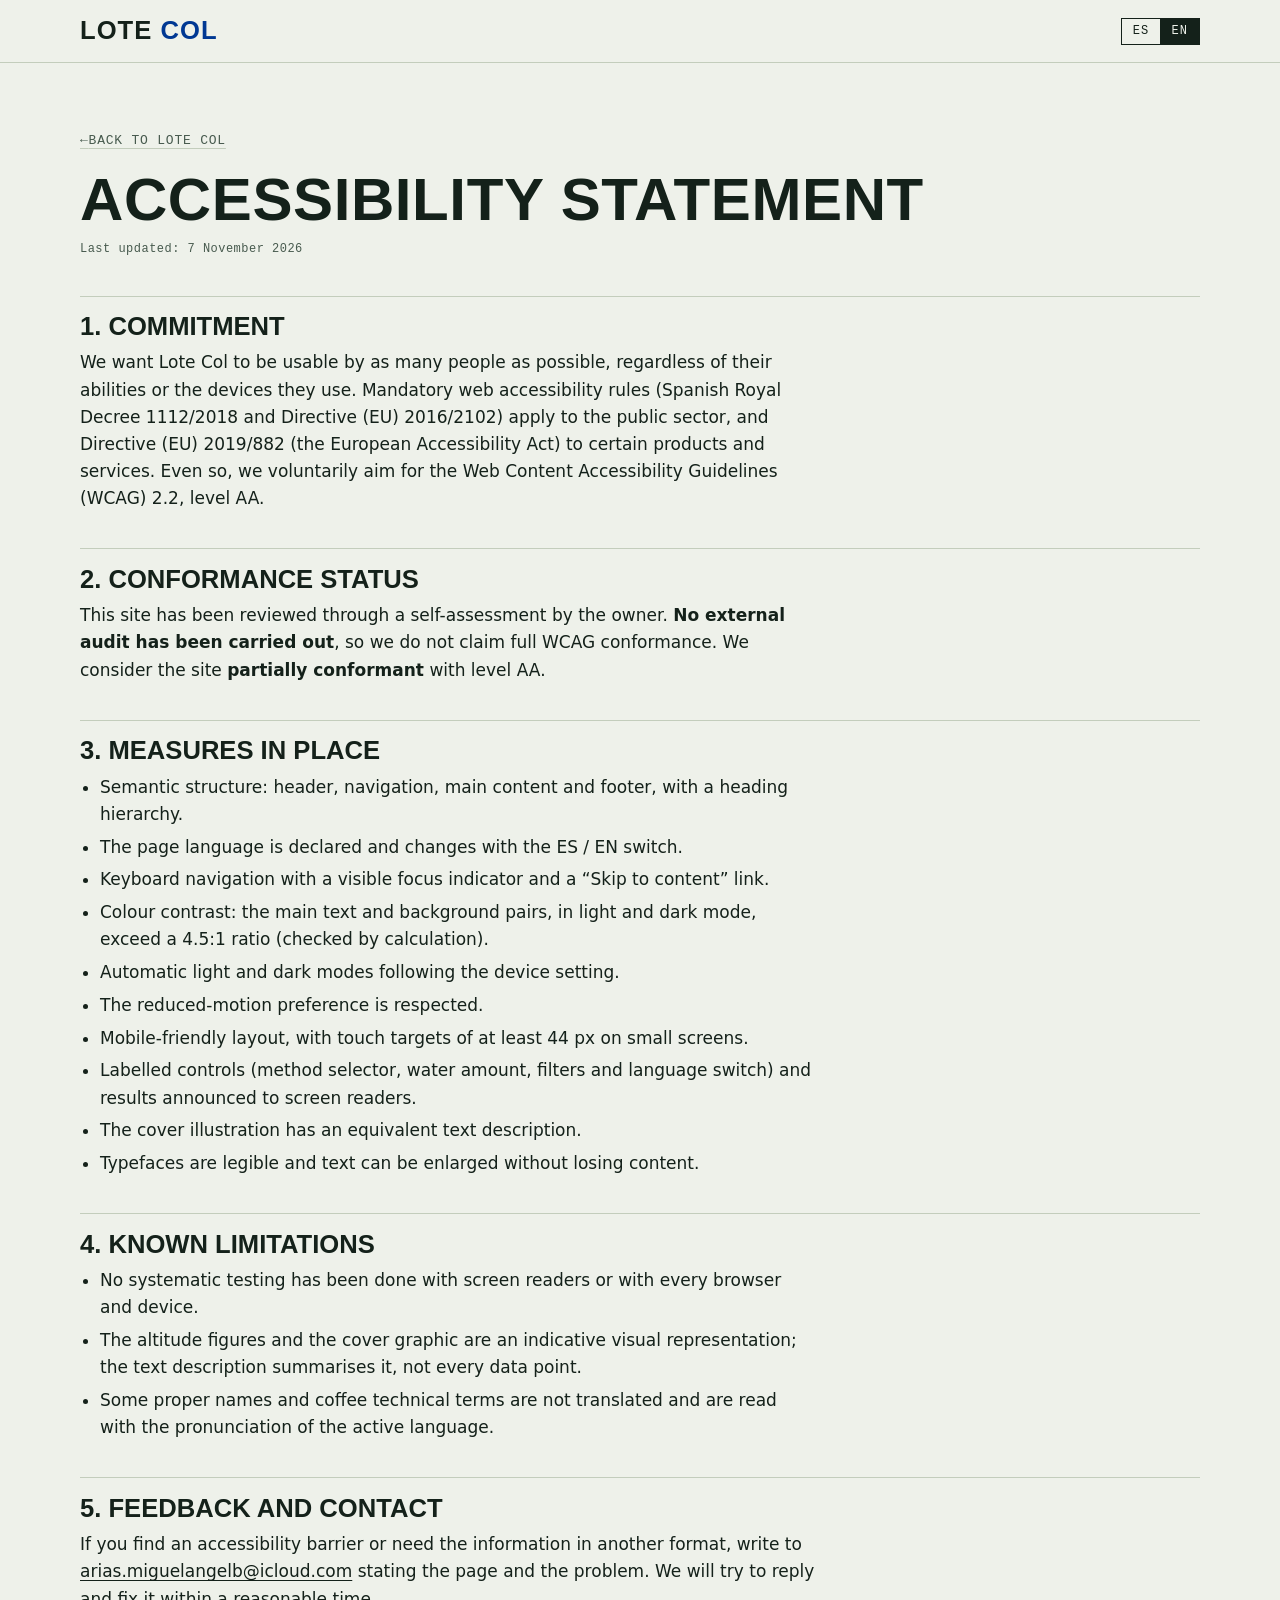
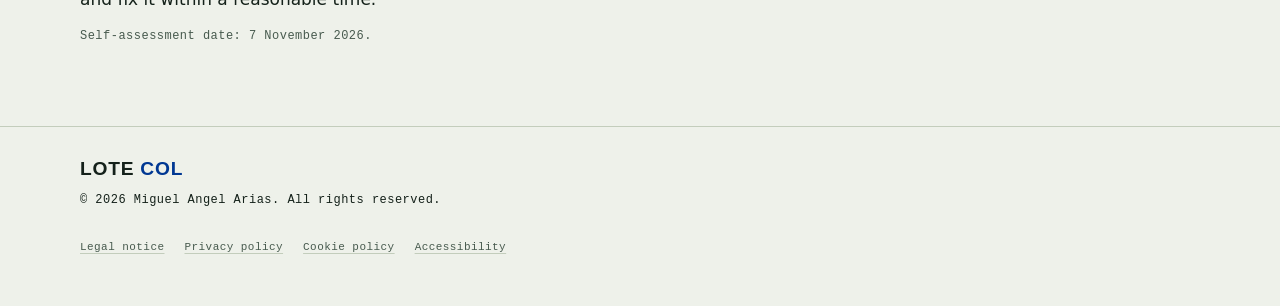
==== accesibilidad.html @ 38d67d3f "Add files via upload" ====
<!doctype html>
<html lang="es">
<head>
  <meta charset="utf-8">
  <meta name="viewport" content="width=device-width, initial-scale=1, viewport-fit=cover">
  <meta name="theme-color" content="#EEF1EA" media="(prefers-color-scheme: light)">
  <meta name="theme-color" content="#0E1712" media="(prefers-color-scheme: dark)">
  <title>Declaración de accesibilidad | Lote Col</title>
  <meta name="robots" content="index, follow">
  <link rel="stylesheet" href="styles.css">
  <script>
(function () {
  var lang = 'es';
  try {
    var saved = localStorage.getItem('lote-lang');
    if (saved === 'en' || saved === 'es') { lang = saved; }
    else if (/^en/i.test(navigator.language || '')) { lang = 'en'; }
  } catch (e) {
    if (/^en/i.test(navigator.language || '')) { lang = 'en'; }
  }
  document.documentElement.setAttribute('data-lang', lang);
  document.documentElement.setAttribute('lang', lang);
})();
  </script>
</head>
<body data-title-es="Declaración de accesibilidad | Lote Col" data-title-en="Accessibility statement | Lote Col">
<a class="skip" href="#contenido"><span lang="es">Saltar al contenido</span><span lang="en">Skip to content</span></a>
<div class="top-bar">
  <div class="wrap top">
    <a class="brand" href="index.html" aria-label="Lote Col">Lote <span>Col</span></a>
    <div class="lang" role="group" data-label-es="Idioma" data-label-en="Language" aria-label="Idioma">
      <button type="button" data-set-lang="es" aria-label="Español" aria-pressed="true">ES</button>
      <button type="button" data-set-lang="en" aria-label="English" aria-pressed="false">EN</button>
    </div>
  </div>
</div>
<main id="contenido" class="legal">
  <div class="wrap">
    <a class="back" href="index.html">&larr; <span lang="es">Volver a Lote Col</span><span lang="en">Back to Lote Col</span></a>
    <h1><span lang="es">Declaración de accesibilidad</span><span lang="en">Accessibility statement</span></h1>
    <p class="meta"><span lang="es">Última actualización: 7 de noviembre de 2026</span><span lang="en">Last updated: 7 November 2026</span></p>
<div lang="es">

<h2>1. Compromiso</h2>
<p>Queremos que Lote Col pueda usarla el mayor número posible de personas, con independencia de sus capacidades o de los dispositivos que utilicen. La normativa de accesibilidad web obligatoria (Real Decreto 1112/2018 y Directiva (UE) 2016/2102) se dirige al sector público, y la Directiva (UE) 2019/882 (Acta Europea de Accesibilidad) a determinados productos y servicios. Aun así, aplicamos de forma voluntaria como objetivo las Pautas de Accesibilidad para el Contenido Web (WCAG) 2.2, nivel AA.</p>
<h2>2. Estado de conformidad</h2>
<p>Este sitio se ha revisado mediante una autoevaluación del propio titular. <strong>No se ha realizado una auditoría externa</strong>, por lo que no declaramos conformidad total con las WCAG. Consideramos que el sitio es <strong>parcialmente conforme</strong> con el nivel AA.</p>
<h2>3. Medidas aplicadas</h2>
<ul>
<li>Estructura semántica: cabecera, navegación, contenido principal y pie, con una jerarquía de títulos.</li>
<li>El idioma de la página está declarado y cambia con el selector ES / EN.</li>
<li>Se puede navegar con teclado, con indicador de foco visible y un enlace «Saltar al contenido».</li>
<li>Contraste de color: los pares principales de texto y fondo, en modo claro y oscuro, superan la relación 4,5:1 (comprobado por cálculo).</li>
<li>Modo claro y oscuro automáticos según el ajuste del dispositivo.</li>
<li>Se respeta la preferencia de reducir el movimiento.</li>
<li>Diseño adaptable a móvil, con zonas táctiles de al menos 44 px en pantallas pequeñas.</li>
<li>Controles con etiqueta (selector de método, cantidad de agua, filtros y selector de idioma) y resultados que se anuncian a los lectores de pantalla.</li>
<li>La ilustración de portada tiene una descripción textual equivalente.</li>
<li>Las tipografías son legibles y el texto se puede ampliar sin perder contenido.</li>
</ul>
<h2>4. Limitaciones conocidas</h2>
<ul>
<li>No se han hecho pruebas sistemáticas con lectores de pantalla ni con todos los navegadores y dispositivos.</li>
<li>Las cifras de altitud y el gráfico de portada son una representación visual orientativa; la descripción textual resume su contenido, no cada dato.</li>
<li>Algunos nombres propios y términos técnicos del café no se traducen y se leen con la pronunciación del idioma activo.</li>
</ul>
<h2>5. Comentarios y contacto</h2>
<p>Si encuentras una barrera de accesibilidad o necesitas la información en otro formato, escríbenos a <a href="mailto:arias.miguelangelb@icloud.com">arias.miguelangelb@icloud.com</a> indicando la página y el problema. Intentaremos responder y corregirlo en un plazo razonable.</p>
<p class="meta">Fecha de la autoevaluación: 7 de noviembre de 2026.</p>

</div>
<div lang="en">

<h2>1. Commitment</h2>
<p>We want Lote Col to be usable by as many people as possible, regardless of their abilities or the devices they use. Mandatory web accessibility rules (Spanish Royal Decree 1112/2018 and Directive (EU) 2016/2102) apply to the public sector, and Directive (EU) 2019/882 (the European Accessibility Act) to certain products and services. Even so, we voluntarily aim for the Web Content Accessibility Guidelines (WCAG) 2.2, level AA.</p>
<h2>2. Conformance status</h2>
<p>This site has been reviewed through a self-assessment by the owner. <strong>No external audit has been carried out</strong>, so we do not claim full WCAG conformance. We consider the site <strong>partially conformant</strong> with level AA.</p>
<h2>3. Measures in place</h2>
<ul>
<li>Semantic structure: header, navigation, main content and footer, with a heading hierarchy.</li>
<li>The page language is declared and changes with the ES / EN switch.</li>
<li>Keyboard navigation with a visible focus indicator and a “Skip to content” link.</li>
<li>Colour contrast: the main text and background pairs, in light and dark mode, exceed a 4.5:1 ratio (checked by calculation).</li>
<li>Automatic light and dark modes following the device setting.</li>
<li>The reduced-motion preference is respected.</li>
<li>Mobile-friendly layout, with touch targets of at least 44 px on small screens.</li>
<li>Labelled controls (method selector, water amount, filters and language switch) and results announced to screen readers.</li>
<li>The cover illustration has an equivalent text description.</li>
<li>Typefaces are legible and text can be enlarged without losing content.</li>
</ul>
<h2>4. Known limitations</h2>
<ul>
<li>No systematic testing has been done with screen readers or with every browser and device.</li>
<li>The altitude figures and the cover graphic are an indicative visual representation; the text description summarises it, not every data point.</li>
<li>Some proper names and coffee technical terms are not translated and are read with the pronunciation of the active language.</li>
</ul>
<h2>5. Feedback and contact</h2>
<p>If you find an accessibility barrier or need the information in another format, write to <a href="mailto:arias.miguelangelb@icloud.com">arias.miguelangelb@icloud.com</a> stating the page and the problem. We will try to reply and fix it within a reasonable time.</p>
<p class="meta">Self-assessment date: 7 November 2026.</p>

</div>
  </div>
</main>
<footer class="foot">
  <div class="wrap">
    <a class="brand" href="index.html" aria-label="Lote Col">Lote <span>Col</span></a>
    <p class="owner" style="font-family:var(--font-mono);font-size:0.75rem;color:var(--fg)">
      <span lang="es">© 2026 Miguel Angel Arias. Todos los derechos reservados.</span>
      <span lang="en">© 2026 Miguel Angel Arias. All rights reserved.</span>
    </p>
    <ul class="legal-links" data-label-es="Información legal" data-label-en="Legal information" aria-label="Información legal">
      <li><a href="aviso-legal.html"><span lang="es">Aviso legal</span><span lang="en">Legal notice</span></a></li>
      <li><a href="privacidad.html"><span lang="es">Política de privacidad</span><span lang="en">Privacy policy</span></a></li>
      <li><a href="cookies.html"><span lang="es">Política de cookies</span><span lang="en">Cookie policy</span></a></li>
      <li><a href="accesibilidad.html"><span lang="es">Accesibilidad</span><span lang="en">Accessibility</span></a></li>
    </ul>
  </div>
</footer>
<script src="legal.js"></script>
</body>
</html>
---- styles.css ----
/* Base (en el artefacto la plataforma la añadía; aquí se declara a mano) */
:root { color-scheme: light; }
body { margin: 0; }
img { max-width: 100%; }
[hidden] { display: none !important; }

/* Tipografías alojadas en el propio sitio (licencia SIL OFL 1.1): no se hace ninguna petición a Google */
@font-face { font-family: 'Big Shoulders Stencil Display'; src: url('fonts/big-shoulders-stencil.woff') format('woff'); font-weight: 100 900; font-style: normal; font-display: swap; }
@font-face { font-family: 'Hanken Grotesk'; src: url('fonts/hanken-grotesk.woff') format('woff'); font-weight: 100 900; font-style: normal; font-display: swap; }
@font-face { font-family: 'IBM Plex Mono'; src: url('fonts/plex-mono-400.woff') format('woff'); font-weight: 400; font-style: normal; font-display: swap; }
@font-face { font-family: 'IBM Plex Mono'; src: url('fonts/plex-mono-500.woff') format('woff'); font-weight: 500; font-style: normal; font-display: swap; }
/* Layout: guía editorial en una columna ancha, con la altitud de cultivo como imagen central. Estética de marca de saco de exportación (plantilla estarcida). Dos idiomas (ES/EN) en el mismo documento. */
:root {
  --bg: #EEF1EA;
  --surface: #E1E7DA;
  --fg: #14211A;
  --muted: #475A4E;
  --line: #C3CDBC;
  --accent: #003893;
  --accent-ink: #FFFFFF;
  --leaf: #2C6A49;
  --ok-bg: #CFE5D6;
  --ok-fg: #14472B;
  --warn-bg: #F3E3B5;
  --warn-fg: #5E4300;
  --fig-ink: #14211A;
  --fig-zone: #1F3A2A;
  --fig-bg: transparent;
  --fig-pad: 0;
  --fig-r: 0;
  --fig-shift: -34%;
  --font-display: 'Big Shoulders Stencil Display', 'Big Shoulders Display', Impact, 'Arial Narrow', sans-serif;
  --font-body: 'Hanken Grotesk', system-ui, -apple-system, 'Segoe UI', sans-serif;
  --font-mono: 'IBM Plex Mono', ui-monospace, 'SFMono-Regular', Menlo, monospace;
}
@media (prefers-color-scheme: dark) {
  :root:not([data-theme="light"]) {
    --bg: #0E1712;
    --surface: #17251D;
    --fg: #E7ECE2;
    --muted: #9DAFA2;
    --line: #2B3C31;
    --accent: #7FA6FF;
    --accent-ink: #081433;
    --leaf: #5FBF8A;
    --ok-bg: #16382A;
    --ok-fg: #9ADBB6;
    --warn-bg: #3A2E0E;
    --warn-fg: #F0D182;
    --fig-bg: #F3EFE2;
    --fig-pad: 0.75rem;
    --fig-r: 0.25rem;
    --fig-shift: 0;
    color-scheme: dark;
  }
}
:root[data-theme="dark"] {
  --bg: #0E1712;
  --surface: #17251D;
  --fg: #E7ECE2;
  --muted: #9DAFA2;
  --line: #2B3C31;
  --accent: #7FA6FF;
  --accent-ink: #081433;
  --leaf: #5FBF8A;
  --ok-bg: #16382A;
  --ok-fg: #9ADBB6;
  --warn-bg: #3A2E0E;
  --warn-fg: #F0D182;
  --fig-bg: #F3EFE2;
  --fig-pad: 0.75rem;
  --fig-r: 0.25rem;
  --fig-shift: 0;
  color-scheme: dark;
}

/* Idioma: el español es el valor por defecto; data-lang="en" muestra el inglés */
:root:not([data-lang="en"]) [lang="en"] { display: none; }
:root[data-lang="en"] [lang="es"] { display: none; }

*, *::before, *::after { box-sizing: border-box; }
html { scroll-behavior: smooth; -webkit-text-size-adjust: 100%; text-size-adjust: 100%; }
a, button, select, summary { touch-action: manipulation; }
body {
  background: var(--bg);
  color: var(--fg);
  font-family: var(--font-body);
  font-size: 1.0625rem;
  line-height: 1.6;
}
h1, h2, h3 { text-wrap: balance; }
a { color: inherit; }
:focus-visible { outline: 3px solid var(--accent); outline-offset: 2px; }

.wrap {
  max-width: 72rem;
  margin-inline: auto;
  padding-left: max(16px, env(safe-area-inset-left, 0px));
  padding-right: max(16px, env(safe-area-inset-right, 0px));
}

/* Cabecera */
.top-bar { border-bottom: 1px solid var(--line); }
.top {
  display: flex;
  flex-wrap: wrap;
  gap: 0.75rem 2rem;
  align-items: center;
  justify-content: space-between;
  padding-block: 1.1rem;
}
.brand {
  font-family: var(--font-display);
  font-weight: 900;
  font-size: 1.6rem;
  letter-spacing: 0.04em;
  text-transform: uppercase;
  text-decoration: none;
  line-height: 1;
}
.brand span { color: var(--accent); }
.top nav ul { display: flex; flex-wrap: wrap; gap: 0.25rem 1.5rem; list-style: none; margin: 0; padding: 0; }
.top nav a {
  display: inline-block;
  font-family: var(--font-mono);
  font-size: 0.8125rem;
  letter-spacing: 0.06em;
  text-transform: uppercase;
  text-decoration: none;
  padding: 0.3rem 0;
  border-bottom: 2px solid transparent;
}
.top nav a:hover { border-bottom-color: var(--accent); }
.lang { display: flex; border: 1.5px solid var(--fg); }
.lang button {
  font-family: var(--font-mono);
  font-size: 0.75rem;
  letter-spacing: 0.08em;
  padding: 0.35rem 0.7rem;
  border: 0;
  border-radius: 0;
  background: transparent;
  color: var(--fg);
  cursor: pointer;
}
.lang button:hover { background: var(--surface); }
.lang button[aria-pressed="true"] { background: var(--fg); color: var(--bg); }

/* Portada */
.hero { padding-block: clamp(2rem, 6vw, 4.5rem); }
.hero-grid {
  display: grid;
  grid-template-columns: minmax(0, 54%) minmax(0, 1fr);
  gap: 0;
  align-items: end;
}
.hero { overflow-x: clip; }
.hero-grid > div:first-child { position: relative; z-index: 1; padding-bottom: 0.25rem; }
.eyebrow {
  font-family: var(--font-mono);
  font-size: 0.8125rem;
  letter-spacing: 0.08em;
  text-transform: uppercase;
  color: var(--accent);
  margin: 0 0 0.9rem;
}
h1 {
  font-family: var(--font-display);
  font-weight: 900;
  text-transform: uppercase;
  font-size: clamp(3rem, 8.6vw, 6.25rem);
  line-height: 0.96;
  letter-spacing: 0.01em;
  margin: 0 0 1.25rem;
}
h1 em { font-style: normal; color: var(--accent); }
.hero-text { max-width: 33rem; margin: 0 0 1.75rem; color: var(--muted); font-size: 1.125rem; }
.hero-actions { display: flex; flex-wrap: wrap; gap: 0.75rem 1.5rem; align-items: center; }
.btn {
  display: inline-block;
  background: var(--accent);
  color: var(--accent-ink);
  font-family: var(--font-mono);
  font-size: 0.875rem;
  letter-spacing: 0.06em;
  text-transform: uppercase;
  text-decoration: none;
  padding: 0.85rem 1.25rem;
}
.btn:hover { filter: brightness(1.08); }
.link-quiet {
  font-family: var(--font-mono);
  font-size: 0.875rem;
  letter-spacing: 0.06em;
  text-transform: uppercase;
  text-underline-offset: 0.3em;
}

/* Ilustración de la montaña (imagen real con eje y etiqueta en vivo) */
.profile {
  margin: 0 calc(-1 * clamp(0px, (100vw - 72rem) / 2, 5rem)) 0 var(--fig-shift);
  min-width: 0;
  padding: var(--fig-pad);
  background: var(--fig-bg);
  border-radius: var(--fig-r);
}
.profile svg { width: 100%; height: auto; display: block; overflow: visible; }
.fig-line { fill: none; stroke: var(--fig-ink); }
.fig-dot { fill: var(--fig-ink); }
.fig-zone-line { fill: none; stroke: var(--fig-zone); }
.fig-label { font-family: var(--font-body); font-weight: 500; font-size: 36px; fill: var(--fig-ink); }
.fig-zone { font-family: var(--font-mono); font-weight: 500; font-size: 31px; letter-spacing: 0.2em; fill: var(--fig-zone); }

/* Secciones */
.block {
  padding-block: clamp(2.5rem, 6vw, 4.5rem);
  border-top: 1px solid var(--line);
  scroll-margin-top: 1rem;
}
h2 {
  font-family: var(--font-display);
  font-weight: 800;
  text-transform: uppercase;
  font-size: clamp(2.25rem, 6vw, 3.75rem);
  line-height: 0.95;
  margin: 0 0 1rem;
}
.lede { max-width: 42rem; color: var(--muted); margin: 0 0 2rem; }

/* Regiones */
.filters { display: flex; flex-wrap: wrap; gap: 0.5rem; margin: 0 0 0.9rem; }
.chip {
  font-family: var(--font-mono);
  font-size: 0.8125rem;
  letter-spacing: 0.05em;
  text-transform: uppercase;
  padding: 0.5rem 0.9rem;
  border: 1.5px solid var(--fg);
  background: transparent;
  color: var(--fg);
  cursor: pointer;
  border-radius: 0;
}
.chip:hover { background: var(--surface); }
.chip[aria-pressed="true"] { background: var(--fg); color: var(--bg); }
.count { font-family: var(--font-mono); font-size: 0.8125rem; color: var(--muted); margin: 0 0 1.25rem; }
.regions {
  display: grid;
  grid-template-columns: repeat(auto-fill, minmax(min(100%, 16rem), 1fr));
  gap: 1rem;
  list-style: none;
  margin: 0;
  padding: 0;
}
.region { background: var(--surface); padding: 1.25rem; display: flex; flex-direction: column; gap: 0.9rem; min-width: 0; }
.region h3 {
  font-family: var(--font-display);
  font-weight: 800;
  font-size: 1.85rem;
  text-transform: uppercase;
  line-height: 1;
  margin: 0 0 0.25rem;
}
.dept { display: block; font-family: var(--font-mono); font-size: 0.75rem; letter-spacing: 0.05em; text-transform: uppercase; color: var(--muted); }
.alt-head {
  display: flex;
  justify-content: space-between;
  gap: 0.5rem;
  font-family: var(--font-mono);
  font-size: 0.75rem;
  letter-spacing: 0.05em;
  text-transform: uppercase;
  color: var(--muted);
}
.alt-head b { color: var(--fg); font-weight: 500; }
.alt-track { position: relative; height: 10px; background: var(--line); margin: 0.4rem 0 0.25rem; }
.alt-track i {
  position: absolute;
  top: 0;
  bottom: 0;
  left: calc(var(--a) * 1%);
  width: calc((var(--b) - var(--a)) * 1%);
  background: var(--leaf);
}
.alt-scale { display: flex; justify-content: space-between; font-family: var(--font-mono); font-size: 0.6875rem; color: var(--muted); }
.desc { margin: 0; font-size: 0.975rem; }
.notes { display: flex; flex-wrap: wrap; gap: 0.35rem; list-style: none; margin: auto 0 0; padding: 0; }
.notes li {
  font-family: var(--font-mono);
  font-size: 0.75rem;
  letter-spacing: 0.03em;
  padding: 0.15rem 0.55rem;
  border: 1px solid var(--muted);
}

/* Variedades */
.table-wrap { overflow-x: auto; border-top: 2px solid var(--fg); }
table { width: 100%; min-width: 44rem; border-collapse: collapse; font-size: 0.975rem; }
thead th {
  font-family: var(--font-mono);
  font-weight: 500;
  font-size: 0.75rem;
  letter-spacing: 0.08em;
  text-transform: uppercase;
  text-align: left;
  color: var(--muted);
  padding: 0.75rem 1rem 0.75rem 0;
  border-bottom: 1px solid var(--fg);
}
tbody th {
  font-family: var(--font-display);
  font-weight: 800;
  font-size: 1.6rem;
  line-height: 1;
  text-transform: uppercase;
  text-align: left;
  padding: 1rem 1rem 1rem 0;
  border-bottom: 1px solid var(--line);
  vertical-align: top;
  white-space: nowrap;
}
td { padding: 1rem 1rem 1rem 0; border-bottom: 1px solid var(--line); vertical-align: top; }
.pill {
  display: inline-block;
  font-family: var(--font-mono);
  font-size: 0.75rem;
  letter-spacing: 0.05em;
  text-transform: uppercase;
  padding: 0.2rem 0.55rem;
  white-space: nowrap;
}
.pill.ok { background: var(--ok-bg); color: var(--ok-fg); }
.pill.warn { background: var(--warn-bg); color: var(--warn-fg); }
.table-note { max-width: 42rem; color: var(--muted); margin: 1.25rem 0 0; font-size: 0.975rem; }

/* Proceso */
.steps {
  list-style: none;
  margin: 0 0 3rem;
  padding: 0;
  display: grid;
  grid-template-columns: repeat(auto-fill, minmax(min(100%, 15rem), 1fr));
  gap: 1.5rem 2rem;
  counter-reset: step;
}
.steps li { counter-increment: step; border-top: 2px solid var(--fg); padding-top: 0.7rem; min-width: 0; }
.steps li::before {
  content: counter(step);
  display: block;
  font-family: var(--font-display);
  font-weight: 900;
  font-size: 2.5rem;
  line-height: 1;
  color: var(--accent);
}
.steps h3 { font-weight: 700; font-size: 1.1rem; margin: 0.3rem 0 0.35rem; }
.steps p { margin: 0; font-size: 0.95rem; color: var(--muted); }
h3.sub { font-family: var(--font-display); font-weight: 800; text-transform: uppercase; font-size: 1.9rem; margin: 0 0 1rem; }
.methods { display: grid; grid-template-columns: repeat(auto-fit, minmax(min(100%, 15rem), 1fr)); gap: 1.5rem 2rem; }
.method { border-top: 1px solid var(--line); padding-top: 0.75rem; min-width: 0; }
.method h4 { font-family: var(--font-mono); font-weight: 500; font-size: 0.875rem; letter-spacing: 0.08em; text-transform: uppercase; margin: 0 0 0.4rem; }
.method p { margin: 0; color: var(--muted); font-size: 0.95rem; }

/* Preparar */
.calc { display: grid; grid-template-columns: minmax(0, 1fr) minmax(0, 1.2fr); gap: 1.5rem; align-items: start; }
.panel { background: var(--surface); padding: 1.5rem; min-width: 0; }
.panel.out { background: transparent; border: 2px solid var(--fg); }
.field + .field { margin-top: 1.1rem; }
label {
  display: block;
  font-family: var(--font-mono);
  font-size: 0.75rem;
  letter-spacing: 0.08em;
  text-transform: uppercase;
  color: var(--muted);
  margin-bottom: 0.35rem;
}
select, input[type="number"] {
  font: inherit;
  width: 100%;
  padding: 0.7rem 0.8rem;
  background: var(--bg);
  color: var(--fg);
  border: 1.5px solid var(--fg);
  border-radius: 0;
}
select {
  -webkit-appearance: none;
  appearance: none;
  padding-right: 2.75rem;
  background-color: var(--bg);
  background-image: linear-gradient(45deg, transparent 50%, var(--fg) 50%), linear-gradient(135deg, var(--fg) 50%, transparent 50%);
  background-position: calc(100% - 1.4rem) 50%, calc(100% - 1rem) 50%;
  background-size: 0.4rem 0.4rem, 0.4rem 0.4rem;
  background-repeat: no-repeat;
}
.out-label { font-family: var(--font-mono); font-size: 0.75rem; letter-spacing: 0.08em; text-transform: uppercase; color: var(--muted); margin: 0 0 0.25rem; }
.out-big {
  font-family: var(--font-display);
  font-weight: 900;
  font-size: clamp(3.5rem, 12vw, 6rem);
  line-height: 0.9;
  color: var(--accent);
  margin: 0 0 1.25rem;
  font-variant-numeric: tabular-nums;
}
.out dl {
  display: grid;
  grid-template-columns: auto minmax(0, 1fr);
  gap: 0.5rem 1.5rem;
  margin: 0 0 1.25rem;
  font-variant-numeric: tabular-nums;
}
.out dt { font-family: var(--font-mono); font-size: 0.75rem; letter-spacing: 0.08em; text-transform: uppercase; color: var(--muted); padding-top: 0.2rem; }
.out dd { margin: 0; }
.tip { margin: 0; padding-top: 1rem; border-top: 1px solid var(--line); font-size: 0.975rem; }
.howto { margin-top: 1.25rem; padding-top: 1rem; border-top: 1px solid var(--line); }
.how { margin: 0.6rem 0 0; padding-left: 1.4rem; display: grid; gap: 0.55rem; font-size: 0.95rem; }
.how li::marker { font-family: var(--font-mono); color: var(--accent); }
.how-note { margin: 1rem 0 0; font-size: 0.875rem; color: var(--muted); }

/* Pie */
.foot { border-top: 1px solid var(--line); padding-block: 2rem 2.5rem; color: var(--muted); font-size: 0.875rem; }
.foot p { margin: 0 0 0.5rem; max-width: 46rem; }
.foot .brand { font-size: 1.2rem; color: var(--fg); display: inline-block; margin-bottom: 0.75rem; }
.foot .owner-row { display: flex; flex-wrap: wrap; align-items: center; gap: 0.75rem 1.25rem; margin-top: 1.25rem; padding-top: 1rem; border-top: 1px solid var(--line); }
.foot .owner { margin: 0; color: var(--fg); font-family: var(--font-mono); font-size: 0.75rem; letter-spacing: 0.04em; }
.btn-outline { display: inline-flex; align-items: center; min-height: 2.25rem; padding: 0; border: 0; color: var(--muted); font-family: var(--font-mono); font-size: 0.6875rem; letter-spacing: 0.04em; text-decoration: underline; text-decoration-color: var(--line); text-underline-offset: 0.3em; opacity: 0.85; }
.btn-outline:hover { color: var(--fg); text-decoration-color: currentColor; opacity: 1; }

@media (max-width: 52rem) {
  .hero-grid, .calc { grid-template-columns: minmax(0, 1fr); }
  .hero-grid { gap: 1.5rem; align-items: start; }
  .profile { margin: 0; }
  :root { --fig-shift: 0; }
}

/* Móvil: las etiquetas de la tabla solo se ven en pantallas pequeñas */
.cell-label { display: none; }

@media (max-width: 40rem) {
  /* Cabecera fija: marca e idioma arriba, y debajo los cuatro botones de navegación */
  body::before { content: ""; position: fixed; inset: 0 0 auto; height: env(safe-area-inset-top, 0px); z-index: 30; background: var(--bg); }
  .top-bar { position: sticky; top: env(safe-area-inset-top, 0px); z-index: 20; background: var(--bg); }
  .top { padding-block: 0.6rem 0; gap: 0.35rem 1rem; }
  .top nav { order: 3; width: 100%; }
  .top nav ul { display: grid; grid-template-columns: repeat(4, minmax(0, 1fr)); gap: 0; }
  .top nav a {
    display: flex;
    align-items: center;
    justify-content: center;
    width: 100%;
    min-height: 2.75rem;
    padding: 0 0.15rem;
    font-size: 0.6875rem;
    letter-spacing: 0.04em;
    text-align: center;
    border-bottom: 3px solid transparent;
  }
  .top nav a[aria-current="true"] { color: var(--accent); border-bottom-color: var(--accent); }
  .lang button { min-height: 2.5rem; min-width: 2.75rem; }
  .block { scroll-margin-top: 8rem; }

  /* Portada */
  .hero { padding-block: 1.75rem 2.5rem; }
  .hero-text { font-size: 1.0625rem; }
  .fig-label { font-size: 46px; }
  .fig-zone { font-size: 42px; }
  .hero-actions { flex-direction: column; align-items: stretch; gap: 0.5rem; }
  .btn { display: block; width: 100%; text-align: center; padding: 1rem 1.25rem; }
  .link-quiet { text-align: center; padding: 0.75rem 0; }

  /* Controles táctiles */
  .chip { min-height: 2.75rem; padding-inline: 1rem; }
  select, input[type="number"] { min-height: 3rem; }
  .panel { padding: 1.25rem; }
  .region { padding: 1.1rem; }
  .out dl { grid-template-columns: minmax(0, 1fr); gap: 0.1rem; }
  .out dt { padding-top: 0; }
  .out dd { margin-bottom: 0.7rem; }

  /* Tabla de variedades: una tarjeta por variedad */
  .table-wrap { overflow: visible; border-top: 0; }
  .table-wrap table, .table-wrap tbody { display: block; min-width: 0; }
  .table-wrap thead { position: absolute; width: 1px; height: 1px; overflow: hidden; clip: rect(0 0 0 0); white-space: nowrap; }
  .table-wrap tbody { display: grid; gap: 1rem; }
  .table-wrap tbody tr { display: grid; gap: 0.6rem; background: var(--surface); padding: 1rem 1.1rem; }
  .table-wrap tbody th { display: block; padding: 0; border: 0; white-space: normal; font-size: 1.75rem; }
  .table-wrap td { display: grid; grid-template-columns: 5.25rem minmax(0, 1fr); gap: 0.75rem; align-items: start; padding: 0; border: 0; }
  .cell-label {
    display: block;
    font-family: var(--font-mono);
    font-size: 0.6875rem;
    letter-spacing: 0.08em;
    text-transform: uppercase;
    color: var(--muted);
    padding-top: 0.25rem;
  }

}
@media (prefers-reduced-motion: reduce) {
  html { scroll-behavior: auto; }
  * { transition: none !important; }
}

/* Enlace de salto y páginas legales */
.skip { position: absolute; left: 0; top: 0; transform: translateY(-120%); z-index: 50; background: var(--fg); color: var(--bg); padding: 0.75rem 1rem; font-family: var(--font-mono); font-size: 0.8125rem; text-decoration: none; }
.skip:focus { transform: none; }
.legal { padding-block: clamp(2rem, 5vw, 3.5rem) 3.5rem; }
.legal .back { display: inline-flex; align-items: center; min-height: 2.75rem; font-family: var(--font-mono); font-size: 0.8125rem; letter-spacing: 0.06em; text-transform: uppercase; color: var(--muted); text-decoration-color: var(--line); text-underline-offset: 0.3em; }
.legal .back:hover { color: var(--fg); }
.legal h1 { font-family: var(--font-display); font-weight: 900; text-transform: uppercase; font-size: clamp(2.25rem, 6vw, 3.75rem); line-height: 0.95; margin: 0.5rem 0 0.75rem; }
.legal h2 { font-family: var(--font-display); font-weight: 800; text-transform: uppercase; font-size: 1.6rem; line-height: 1; margin: 2.25rem 0 0.6rem; padding-top: 1.1rem; border-top: 1px solid var(--line); }
.legal h3 { font-family: var(--font-mono); font-weight: 500; font-size: 0.875rem; letter-spacing: 0.06em; text-transform: uppercase; margin: 1.5rem 0 0.4rem; }
.legal p, .legal ul, .legal ol, .legal dl { max-width: 46rem; margin: 0 0 0.9rem; }
.legal ul, .legal ol { padding-left: 1.25rem; }
.legal li { margin-bottom: 0.35rem; }
.legal .meta { font-family: var(--font-mono); font-size: 0.75rem; letter-spacing: 0.04em; color: var(--muted); margin: 0 0 1.5rem; }
.legal .note { max-width: 46rem; border-left: 3px solid var(--accent); background: var(--surface); padding: 0.9rem 1.1rem; margin: 0 0 1.25rem; }
.legal .note p { margin: 0; }
.legal dl.id { display: grid; grid-template-columns: max-content 1fr; gap: 0.35rem 1.25rem; background: var(--surface); padding: 1.1rem 1.25rem; border: 1.5px solid var(--fg); }
.legal dl.id dt { font-family: var(--font-mono); font-size: 0.75rem; letter-spacing: 0.06em; text-transform: uppercase; color: var(--muted); padding-top: 0.2rem; }
.legal dl.id dd { margin: 0; }
.legal .t-wrap { max-width: 46rem; overflow-x: auto; margin: 0 0 1rem; }
.legal table { width: 100%; min-width: 34rem; border-collapse: collapse; font-size: 0.9375rem; }
.legal th, .legal td { text-align: left; vertical-align: top; padding: 0.6rem 0.75rem; border: 1px solid var(--line); }
.legal th { font-family: var(--font-mono); font-size: 0.75rem; letter-spacing: 0.06em; text-transform: uppercase; background: var(--surface); }
.legal a { text-underline-offset: 0.2em; }
.foot .legal-links { display: flex; flex-wrap: wrap; gap: 0 1.25rem; list-style: none; margin: 1.25rem 0 0; padding: 0; }
.foot .legal-links a { display: inline-flex; align-items: center; min-height: 2.25rem; font-family: var(--font-mono); font-size: 0.6875rem; letter-spacing: 0.04em; color: var(--muted); text-decoration: underline; text-decoration-color: var(--line); text-underline-offset: 0.3em; }
.foot .legal-links a:hover { color: var(--fg); text-decoration-color: currentColor; }
@media (max-width: 40rem) {
  .legal dl.id { grid-template-columns: 1fr; }
  .legal dl.id dt { padding-top: 0.5rem; }
  .foot .legal-links a { min-height: 2.75rem; }
}
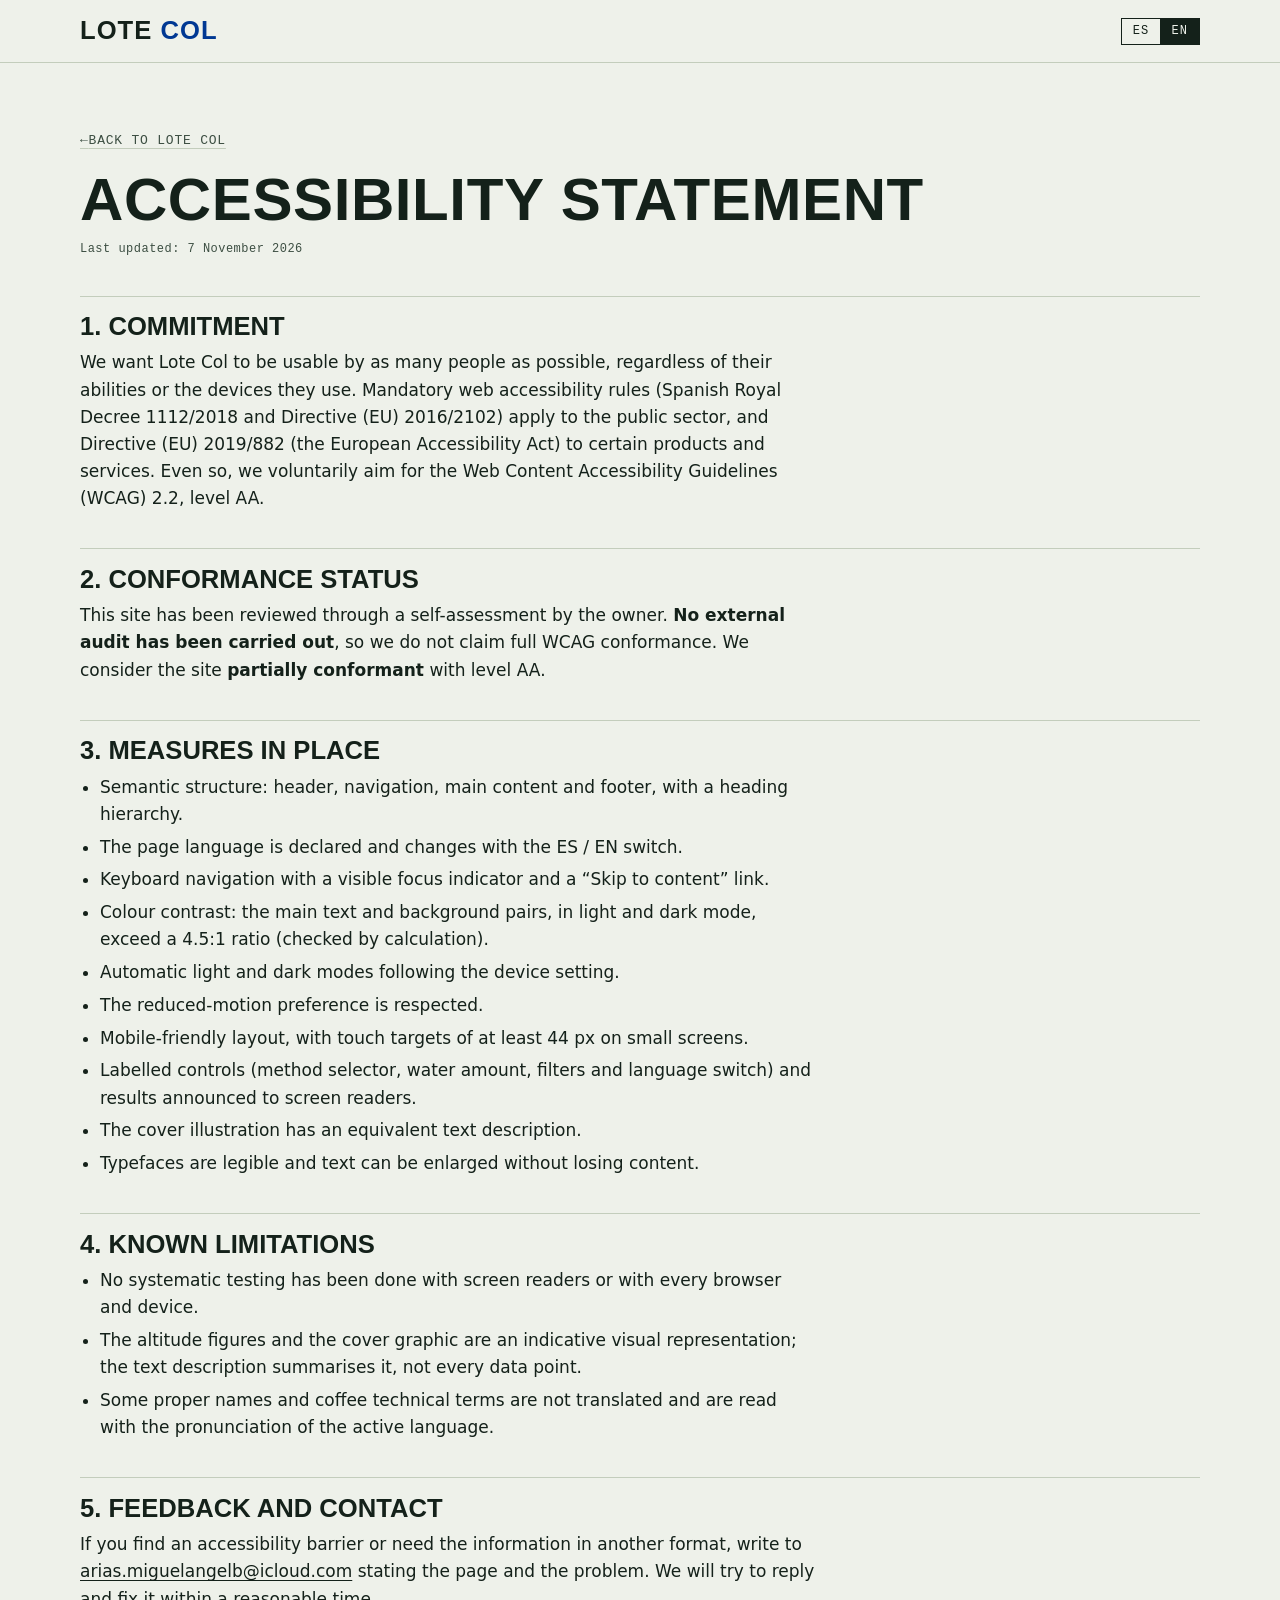
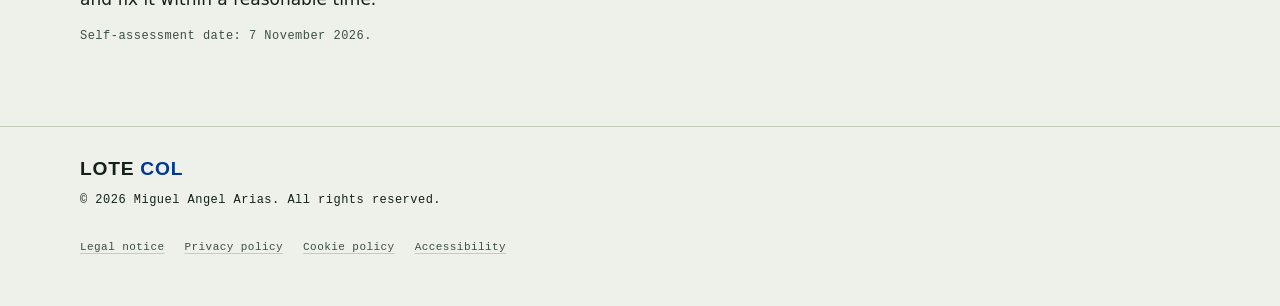
==== commit c3b1f6b7: "Add files via upload" ====
--- a/accesibilidad.html
+++ b/accesibilidad.html
@@ -7,6 +7,9 @@
   <meta name="theme-color" content="#0E1712" media="(prefers-color-scheme: dark)">
   <title>Declaración de accesibilidad | Lote Col</title>
   <meta name="robots" content="index, follow">
+  <link rel="icon" type="image/png" sizes="32x32" href="favicon-32.png">
+  <link rel="apple-touch-icon" href="apple-touch-icon.png">
+  <link rel="canonical" href="https://lote-col.com/accesibilidad.html">
   <link rel="stylesheet" href="styles.css">
   <script>
 (function () {
--- a/styles.css
+++ b/styles.css
@@ -14,7 +14,7 @@
   --bg: #EEF1EA;
   --surface: #E1E7DA;
   --fg: #14211A;
-  --muted: #475A4E;
+  --muted: #3C4E42;
   --line: #C3CDBC;
   --accent: #003893;
   --accent-ink: #FFFFFF;
@@ -425,8 +425,8 @@
 .foot .brand { font-size: 1.2rem; color: var(--fg); display: inline-block; margin-bottom: 0.75rem; }
 .foot .owner-row { display: flex; flex-wrap: wrap; align-items: center; gap: 0.75rem 1.25rem; margin-top: 1.25rem; padding-top: 1rem; border-top: 1px solid var(--line); }
 .foot .owner { margin: 0; color: var(--fg); font-family: var(--font-mono); font-size: 0.75rem; letter-spacing: 0.04em; }
-.btn-outline { display: inline-flex; align-items: center; min-height: 2.25rem; padding: 0; border: 0; color: var(--muted); font-family: var(--font-mono); font-size: 0.6875rem; letter-spacing: 0.04em; text-decoration: underline; text-decoration-color: var(--line); text-underline-offset: 0.3em; opacity: 0.85; }
-.btn-outline:hover { color: var(--fg); text-decoration-color: currentColor; opacity: 1; }
+.btn-outline { display: inline-flex; align-items: center; min-height: 2.25rem; padding: 0; border: 0; color: var(--muted); font-family: var(--font-mono); font-size: 0.6875rem; letter-spacing: 0.04em; text-decoration: underline; text-decoration-color: var(--line); text-underline-offset: 0.3em; }
+.btn-outline:hover { color: var(--fg); text-decoration-color: currentColor; }
 
 @media (max-width: 52rem) {
   .hero-grid, .calc { grid-template-columns: minmax(0, 1fr); }
@@ -501,6 +501,32 @@
 @media (prefers-reduced-motion: reduce) {
   html { scroll-behavior: auto; }
   * { transition: none !important; }
+}
+
+/* Calculadora: feedback al actualizar, botón de copiar y aviso */
+@keyframes upd { from { opacity: 0.35; transform: translateY(4px); } to { opacity: 1; transform: none; } }
+.upd { animation: upd 0.45s ease-out; }
+.out-big { transform-origin: left center; }
+.btn.copy { margin: 0.25rem 0 1.1rem; min-height: 2.75rem; cursor: pointer; border: 0; border-radius: 0; }
+.btn.copy:hover { filter: brightness(1.08); }
+.sr-only { position: absolute; width: 1px; height: 1px; margin: -1px; padding: 0; overflow: hidden; clip: rect(0 0 0 0); white-space: nowrap; border: 0; }
+.toast { position: fixed; left: 50%; bottom: max(1.25rem, env(safe-area-inset-bottom, 0px)); transform: translate(-50%, 1rem); z-index: 60; background: var(--fg); color: var(--bg); font-family: var(--font-mono); font-size: 0.875rem; letter-spacing: 0.04em; padding: 0.8rem 1.4rem; opacity: 0; pointer-events: none; transition: opacity 0.2s ease, transform 0.2s ease; }
+.toast.show { opacity: 1; transform: translate(-50%, 0); }
+@media (prefers-reduced-motion: reduce) { .upd { animation: none; } }
+
+/* Microinteracciones: elevación sutil de tarjetas (sombra dura, acorde con el estilo plano de la marca) */
+.region, .table-wrap tbody tr { transition: transform 0.18s ease, box-shadow 0.18s ease, background-color 0.18s ease; }
+@media (hover: hover) {
+  .region:hover { transform: translateY(-2px); box-shadow: 0 4px 0 var(--fg); }
+  .table-wrap tbody tr:hover { background: var(--surface); }
+}
+.region:active { transform: translateY(-2px); box-shadow: 0 4px 0 var(--fg); }
+.region:focus-within { box-shadow: 0 4px 0 var(--accent); }
+@media (max-width: 40rem) {
+  .table-wrap tbody tr:active { transform: translateY(-2px); box-shadow: 0 4px 0 var(--fg); }
+}
+@media (prefers-reduced-motion: reduce) {
+  .region:hover, .region:active, .table-wrap tbody tr:active { transform: none; }
 }
 
 /* Enlace de salto y páginas legales */
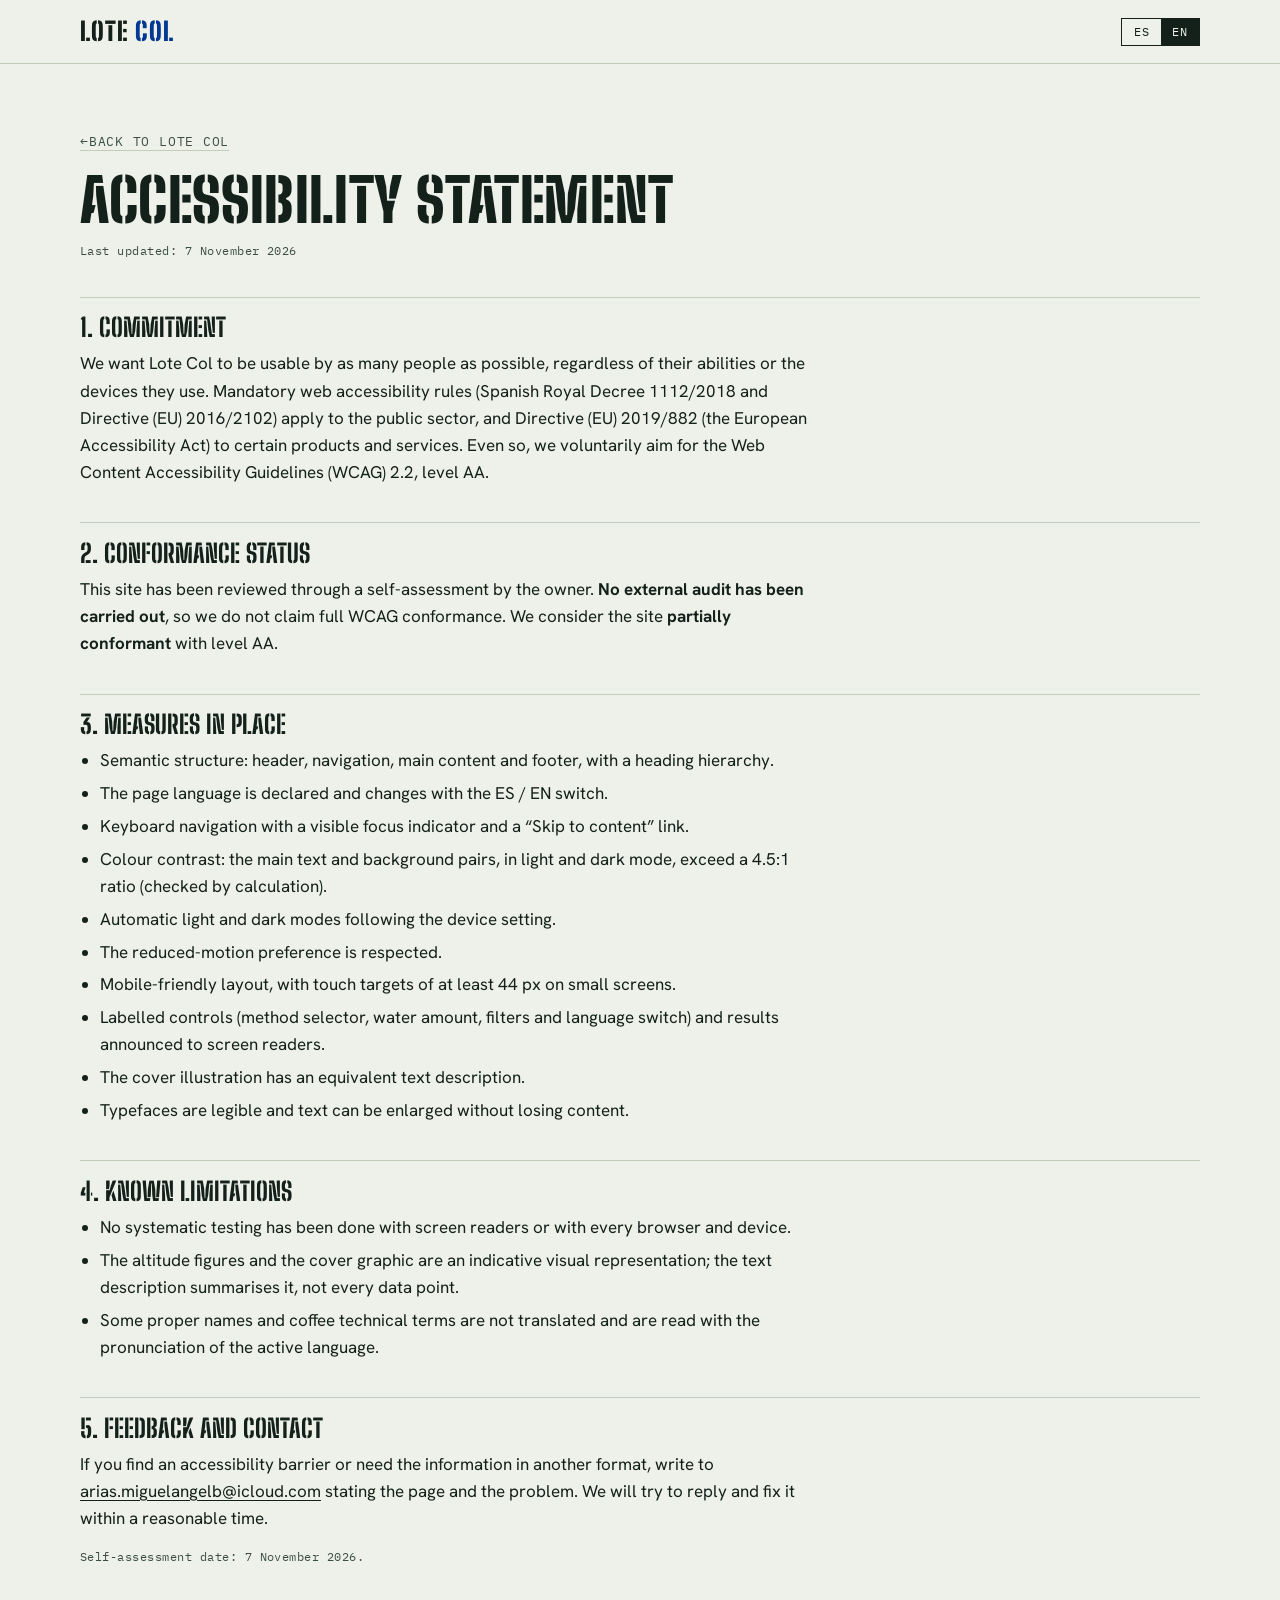
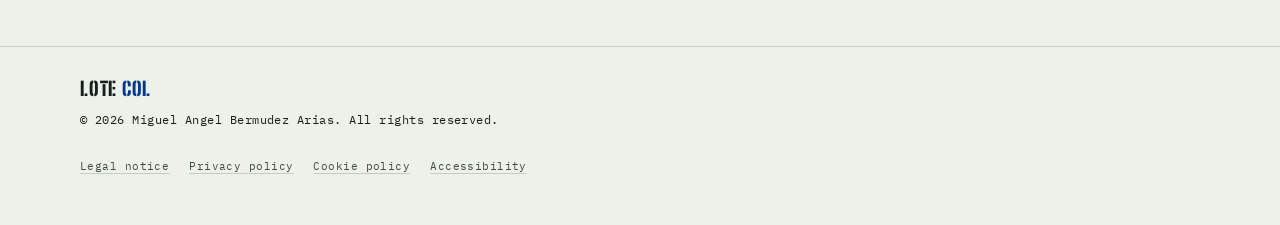
==== commit a0cf1bc8: "Add files via upload" ====
--- a/accesibilidad.html
+++ b/accesibilidad.html
@@ -9,7 +9,7 @@
   <meta name="robots" content="index, follow">
   <link rel="icon" type="image/png" sizes="32x32" href="favicon-32.png">
   <link rel="apple-touch-icon" href="apple-touch-icon.png">
-  <link rel="canonical" href="https://lote-col.com/accesibilidad.html">
+  <link rel="canonical" href="https://www.lote-col.com/accesibilidad.html">
   <link rel="stylesheet" href="styles.css">
   <script>
 (function () {
@@ -108,8 +108,8 @@
   <div class="wrap">
     <a class="brand" href="index.html" aria-label="Lote Col">Lote <span>Col</span></a>
     <p class="owner" style="font-family:var(--font-mono);font-size:0.75rem;color:var(--fg)">
-      <span lang="es">© 2026 Miguel Angel Arias. Todos los derechos reservados.</span>
-      <span lang="en">© 2026 Miguel Angel Arias. All rights reserved.</span>
+      <span lang="es">© 2026 Miguel Angel Bermudez Arias. Todos los derechos reservados.</span>
+      <span lang="en">© 2026 Miguel Angel Bermudez Arias. All rights reserved.</span>
     </p>
     <ul class="legal-links" data-label-es="Información legal" data-label-en="Legal information" aria-label="Información legal">
       <li><a href="aviso-legal.html"><span lang="es">Aviso legal</span><span lang="en">Legal notice</span></a></li>
--- a/styles.css
+++ b/styles.css
@@ -5,10 +5,10 @@
 [hidden] { display: none !important; }
 
 /* Tipografías alojadas en el propio sitio (licencia SIL OFL 1.1): no se hace ninguna petición a Google */
-@font-face { font-family: 'Big Shoulders Stencil Display'; src: url('fonts/big-shoulders-stencil.woff') format('woff'); font-weight: 100 900; font-style: normal; font-display: swap; }
-@font-face { font-family: 'Hanken Grotesk'; src: url('fonts/hanken-grotesk.woff') format('woff'); font-weight: 100 900; font-style: normal; font-display: swap; }
-@font-face { font-family: 'IBM Plex Mono'; src: url('fonts/plex-mono-400.woff') format('woff'); font-weight: 400; font-style: normal; font-display: swap; }
-@font-face { font-family: 'IBM Plex Mono'; src: url('fonts/plex-mono-500.woff') format('woff'); font-weight: 500; font-style: normal; font-display: swap; }
+@font-face { font-family: 'Big Shoulders Stencil Display'; src: url('big-shoulders-stencil.woff') format('woff'); font-weight: 100 900; font-style: normal; font-display: swap; }
+@font-face { font-family: 'Hanken Grotesk'; src: url('hanken-grotesk.woff') format('woff'); font-weight: 100 900; font-style: normal; font-display: swap; }
+@font-face { font-family: 'IBM Plex Mono'; src: url('plex-mono-400.woff') format('woff'); font-weight: 400; font-style: normal; font-display: swap; }
+@font-face { font-family: 'IBM Plex Mono'; src: url('plex-mono-500.woff') format('woff'); font-weight: 500; font-style: normal; font-display: swap; }
 /* Layout: guía editorial en una columna ancha, con la altitud de cultivo como imagen central. Estética de marca de saco de exportación (plantilla estarcida). Dos idiomas (ES/EN) en el mismo documento. */
 :root {
   --bg: #EEF1EA;
@@ -38,7 +38,7 @@
     --bg: #0E1712;
     --surface: #17251D;
     --fg: #E7ECE2;
-    --muted: #9DAFA2;
+    --muted: #A8B9AD;
     --line: #2B3C31;
     --accent: #7FA6FF;
     --accent-ink: #081433;
@@ -58,7 +58,7 @@
   --bg: #0E1712;
   --surface: #17251D;
   --fg: #E7ECE2;
-  --muted: #9DAFA2;
+  --muted: #A8B9AD;
   --line: #2B3C31;
   --accent: #7FA6FF;
   --accent-ink: #081433;
@@ -514,6 +514,74 @@
 .toast.show { opacity: 1; transform: translate(-50%, 0); }
 @media (prefers-reduced-motion: reduce) { .upd { animation: none; } }
 
+/* Calculadora: conmutador de métodos, controles sincronizados, tarjeta y cronómetro */
+.calc2 { display: grid; gap: 1.25rem; }
+.mpick { display: grid; grid-template-columns: repeat(6, minmax(0, 1fr)); gap: 0.6rem; }
+.mbtn { display: flex; flex-direction: column; align-items: center; gap: 0.45rem; padding: 0.55rem 0.35rem 0.7rem; background: var(--surface); color: var(--fg); border: 1.5px solid var(--fg); border-radius: 0; font: inherit; cursor: pointer; transition: background-color 0.15s ease, color 0.15s ease, transform 0.15s ease; }
+.mbtn .ic { display: block; width: 100%; max-width: 5.5rem; aspect-ratio: 1; background: #EEF1EA; }
+.mbtn .ic svg { display: block; width: 100%; height: 100%; }
+.mbtn .mn { font-family: var(--font-mono); font-size: 0.75rem; letter-spacing: 0.06em; text-transform: uppercase; text-align: center; }
+.mbtn:hover { background: var(--bg); }
+.mbtn[aria-checked="true"] { background: var(--fg); color: var(--bg); }
+.mbtn:active { transform: translateY(1px); }
+.cgrid { display: grid; grid-template-columns: minmax(0, 1fr) minmax(0, 1.2fr); gap: 1.25rem; align-items: start; }
+.ctl .field + .field { margin-top: 1.4rem; }
+.ctl input[type="number"] { font-family: var(--font-mono); font-size: 1.15rem; font-variant-numeric: tabular-nums; }
+input[type="range"] { --p: 50%; -webkit-appearance: none; appearance: none; display: block; width: 100%; height: 2.75rem; margin: 0.35rem 0 0; padding: 0; background: transparent; cursor: pointer; touch-action: pan-y; }
+input[type="range"]::-webkit-slider-runnable-track { height: 10px; border: 0; background: linear-gradient(to right, var(--accent) var(--p), var(--line) var(--p)); }
+input[type="range"]::-moz-range-track { height: 10px; border: 0; background: var(--line); }
+input[type="range"]::-moz-range-progress { height: 10px; background: var(--accent); }
+input[type="range"]::-webkit-slider-thumb { -webkit-appearance: none; width: 1.5rem; height: 1.5rem; margin-top: -7px; background: var(--fg); border: 3px solid var(--bg); border-radius: 0; box-shadow: 0 0 0 1.5px var(--fg); }
+input[type="range"]::-moz-range-thumb { width: 1.5rem; height: 1.5rem; background: var(--fg); border: 3px solid var(--bg); border-radius: 0; box-shadow: 0 0 0 1.5px var(--fg); }
+.ratio-label { margin-top: 1.6rem; }
+.ratios { display: flex; flex-wrap: wrap; gap: 0.5rem; }
+.rbtn { display: inline-flex; flex-direction: column; align-items: flex-start; gap: 0.1rem; padding: 0.55rem 0.8rem; min-height: 2.75rem; background: var(--bg); color: var(--fg); border: 1.5px solid var(--fg); border-radius: 0; font: inherit; cursor: pointer; text-align: left; }
+.rbtn b { font-family: var(--font-mono); font-weight: 500; font-size: 0.9375rem; font-variant-numeric: tabular-nums; }
+.rbtn span.rl { font-family: var(--font-mono); font-size: 0.6875rem; letter-spacing: 0.06em; text-transform: uppercase; }
+.rbtn:hover { background: var(--surface); }
+.rbtn[aria-checked="true"] { background: var(--fg); color: var(--bg); }
+.ctl-note { margin: 1.1rem 0 0; font-size: 0.875rem; color: var(--muted); }
+.panel.card { --c-muted: #B9CDBF; --c-line: #3B5A48; --c-accent: #A9C4FF; background: #1F3A2A; color: #EEF1EA; border: 0; padding: 1.75rem; }
+.card .out-label { color: var(--c-muted); }
+.card .out-big { color: #EEF1EA; margin-bottom: 0.15rem; }
+.out-sub { margin: 0 0 1.25rem; font-family: var(--font-mono); font-size: 0.8125rem; letter-spacing: 0.06em; text-transform: uppercase; color: var(--c-muted); }
+.out dl.facts { display: grid; grid-template-columns: repeat(2, minmax(0, 1fr)); gap: 0.9rem 1.25rem; margin: 0 0 1.25rem; padding: 1.1rem 0; border-top: 1px solid var(--c-line); border-bottom: 1px solid var(--c-line); font-variant-numeric: tabular-nums; }
+.facts > div { min-width: 0; }
+.facts > div[hidden] { display: none; }
+.out .facts dt { font-family: var(--font-mono); font-size: 0.6875rem; letter-spacing: 0.08em; text-transform: uppercase; color: var(--c-muted); margin: 0 0 0.15rem; }
+.out .facts dd { margin: 0; font-size: 1.05rem; line-height: 1.35; }
+.card .tip { border-top: 0; padding-top: 0; margin-bottom: 1.25rem; color: #EEF1EA; }
+.actions { display: flex; flex-wrap: wrap; gap: 0.6rem; }
+.card .btn.copy { margin: 0; background: #EEF1EA; color: #1F3A2A; }
+.card .btn.ghost { margin: 0; background: transparent; color: #EEF1EA; border: 1.5px solid #EEF1EA; cursor: pointer; min-height: 2.75rem; border-radius: 0; }
+.card .btn.ghost:hover { background: rgba(238, 241, 234, 0.12); }
+.card .btn.copy:hover { filter: none; background: #FFFFFF; }
+.card .btn:focus-visible { outline-color: var(--c-accent); }
+.timer { margin-top: 1.25rem; padding-top: 1.1rem; border-top: 1px solid var(--c-line); }
+.t-top { display: flex; align-items: center; justify-content: space-between; gap: 1rem; }
+.t-clock { margin: 0; font-family: var(--font-display); font-weight: 900; font-size: clamp(3rem, 12vw, 4.5rem); line-height: 1; font-variant-numeric: tabular-nums; }
+.t-reset { background: transparent; color: #EEF1EA; border: 1.5px solid #EEF1EA; border-radius: 0; padding: 0.5rem 0.9rem; min-height: 2.75rem; font-family: var(--font-mono); font-size: 0.75rem; letter-spacing: 0.06em; text-transform: uppercase; cursor: pointer; }
+.t-bar { height: 8px; background: var(--c-line); margin: 0.9rem 0; }
+.t-bar i { display: block; height: 100%; width: 0; background: var(--c-accent); }
+.t-now { margin: 0 0 0.3rem; font-size: 1.2rem; line-height: 1.35; font-weight: 500; }
+.t-next { margin: 0 0 1rem; font-size: 0.9375rem; color: var(--c-muted); min-height: 1.4em; }
+.t-list { list-style: none; margin: 0; padding: 0; display: grid; gap: 0.35rem; }
+.t-list li { display: grid; grid-template-columns: 3.2rem minmax(0, 1fr); gap: 0.6rem; padding: 0.45rem 0.6rem; font-size: 0.9375rem; color: var(--c-muted); border-left: 3px solid transparent; }
+.t-list li b { font-family: var(--font-mono); font-weight: 500; font-variant-numeric: tabular-nums; }
+.t-list li[aria-current="step"] { color: #EEF1EA; background: rgba(238, 241, 234, 0.1); border-left-color: var(--c-accent); }
+.t-list li.done { text-decoration: line-through; text-decoration-color: rgba(185, 205, 191, 0.5); }
+.card .howto { border-top: 1px solid var(--c-line); }
+.card .how li::marker { color: var(--c-accent); }
+.card .how-note { color: var(--c-muted); }
+@media (max-width: 52rem) {
+  .cgrid { grid-template-columns: minmax(0, 1fr); }
+  .mpick { grid-template-columns: repeat(3, minmax(0, 1fr)); }
+}
+@media (max-width: 40rem) {
+  .actions .btn { flex: 1 1 100%; width: 100%; text-align: center; }
+  .panel.card { padding: 1.25rem; }
+}
+
 /* Microinteracciones: elevación sutil de tarjetas (sombra dura, acorde con el estilo plano de la marca) */
 .region, .table-wrap tbody tr { transition: transform 0.18s ease, box-shadow 0.18s ease, background-color 0.18s ease; }
 @media (hover: hover) {
@@ -528,6 +596,11 @@
 @media (prefers-reduced-motion: reduce) {
   .region:hover, .region:active, .table-wrap tbody tr:active { transform: none; }
 }
+
+/* Entrada escalonada al hacer scroll (solo con JavaScript y sin "reducir movimiento") */
+html.js .reveal:not(.in) { opacity: 0; translate: 0 16px; }
+.reveal.noanim { transition: none !important; }
+.reveal { transition: opacity 0.6s ease var(--d, 0ms), translate 0.6s ease var(--d, 0ms), transform 0.18s ease, box-shadow 0.18s ease, background-color 0.18s ease; }
 
 /* Enlace de salto y páginas legales */
 .skip { position: absolute; left: 0; top: 0; transform: translateY(-120%); z-index: 50; background: var(--fg); color: var(--bg); padding: 0.75rem 1rem; font-family: var(--font-mono); font-size: 0.8125rem; text-decoration: none; }
@@ -560,3 +633,81 @@
   .legal dl.id dt { padding-top: 0.5rem; }
   .foot .legal-links a { min-height: 2.75rem; }
 }
+
+code, kbd, samp { font-family: var(--font-mono); }
+/* Contenido interactivo: mapa, rueda, guía de molienda y glosario */
+.ex-h { font-family: var(--font-mono); font-weight: 500; font-size: 0.875rem; letter-spacing: 0.08em; text-transform: uppercase; margin: 0 0 0.35rem; }
+.ex-note { margin: 0 0 1rem; color: var(--muted); font-size: 0.9rem; }
+.explorer { display: grid; grid-template-columns: minmax(0, 1fr); gap: 2rem; margin: 0 0 2rem; }
+@media (min-width: 52rem) { .explorer { grid-template-columns: minmax(0, 1fr) minmax(0, 1fr); gap: 3rem; align-items: start; } }
+.cmap { display: block; width: 100%; max-width: 26rem; height: auto; }
+.cmap .land { fill: var(--surface); stroke: var(--fg); stroke-width: 2; stroke-linejoin: round; }
+.cmap .cord path { fill: none; stroke: var(--muted); stroke-width: 10; stroke-linecap: round; stroke-linejoin: round; opacity: 0.18; }
+.cmap .mk { cursor: pointer; outline: none; transition: opacity 0.2s ease; }
+.cmap .mk .hit { fill: transparent; }
+.cmap .mk .dot { stroke: var(--fg); stroke-width: 2.5; transition: r 0.15s ease; }
+.cmap .mk.t1 .dot { fill: var(--bg); }
+.cmap .mk.t2 .dot { fill: var(--accent); }
+.cmap .mk.t3 .dot { fill: var(--fg); }
+.cmap .mk text { font-family: var(--font-mono); font-size: 15px; fill: var(--fg); letter-spacing: 0.02em; paint-order: stroke; stroke: var(--surface); stroke-width: 4px; stroke-linejoin: round; }
+.cmap .mk:hover .dot, .cmap .mk[aria-pressed="true"] .dot { r: 13; }
+.cmap .mk[aria-pressed="true"] text { font-weight: 700; }
+.cmap .mk:focus-visible .hit { stroke: var(--accent); stroke-width: 3; }
+.cmap .mk.off { opacity: 0.25; }
+.legend { list-style: none; margin: 0.75rem 0 0; padding: 0; display: flex; flex-wrap: wrap; gap: 0.4rem 1.25rem; font-family: var(--font-mono); font-size: 0.8125rem; color: var(--muted); }
+.legend li { display: flex; align-items: center; gap: 0.4rem; }
+.legend i { width: 0.9rem; height: 0.9rem; border-radius: 50%; border: 2px solid var(--fg); display: inline-block; }
+.legend .t1 { background: var(--bg); } .legend .t2 { background: var(--accent); } .legend .t3 { background: var(--fg); }
+.wheel { display: block; width: 100%; max-width: 20rem; height: auto; }
+.wheel .sg { cursor: pointer; outline: none; }
+.wheel .sg path { fill: var(--c); stroke: var(--bg); stroke-width: 2; transition: fill 0.15s ease; }
+.wheel .sg text { font-family: var(--font-mono); font-size: 12px; font-weight: 500; text-transform: uppercase; letter-spacing: 0.04em; fill: #14211A; pointer-events: none; }
+.wheel .sg:hover path { stroke: var(--fg); }
+.wheel .sg[aria-pressed="true"] path { fill: var(--fg); }
+.wheel .sg[aria-pressed="true"] text { fill: var(--bg); }
+.wheel .sg:focus-visible path { stroke: var(--accent); stroke-width: 4; }
+.wheel .wn { font-family: var(--font-display); font-size: 54px; font-weight: 800; fill: var(--fg); }
+.wheel .wl { font-family: var(--font-mono); font-size: 11px; letter-spacing: 0.08em; text-transform: uppercase; fill: var(--muted); }
+.info { margin-top: 1rem; min-height: 6.5rem; background: var(--surface); border-left: 4px solid var(--accent); padding: 0.9rem 1rem; }
+.info p { margin: 0; }
+.info-empty { color: var(--muted); font-size: 0.9rem; }
+.info b { font-family: var(--font-display); font-weight: 800; font-size: 1.5rem; text-transform: uppercase; display: block; line-height: 1.1; }
+.info .ia { font-family: var(--font-mono); font-size: 0.875rem; margin: 0.3rem 0; display: block; }
+.info .id { font-size: 0.9rem; color: var(--muted); }
+.info .go { margin-top: 0.6rem; font-family: var(--font-mono); font-size: 0.8125rem; letter-spacing: 0.05em; text-transform: uppercase; background: transparent; color: var(--fg); border: 1.5px solid var(--fg); border-radius: 0; padding: 0.45rem 0.8rem; cursor: pointer; }
+.info .go:hover { background: var(--bg); }
+.region.hl { outline: 3px solid var(--accent); outline-offset: 2px; }
+.grind { margin-top: 3rem; }
+.gbtns { display: flex; flex-wrap: wrap; gap: 0.5rem; margin: 0 0 1.25rem; }
+.gbtn { font-family: var(--font-mono); font-size: 0.8125rem; letter-spacing: 0.05em; text-transform: uppercase; padding: 0.5rem 0.9rem; border: 1.5px solid var(--fg); background: transparent; color: var(--fg); cursor: pointer; border-radius: 0; }
+.gbtn:hover { background: var(--surface); }
+.gbtn[aria-pressed="true"] { background: var(--fg); color: var(--bg); }
+.gbody { display: grid; grid-template-columns: minmax(0, 1fr); gap: 1.5rem; background: var(--surface); padding: 1.25rem; }
+@media (min-width: 46rem) { .gbody { grid-template-columns: minmax(0, 1fr) minmax(0, 1fr); gap: 2rem; align-items: center; } }
+.grains { display: block; width: 100%; height: auto; background: var(--bg); border: 1.5px solid var(--fg); }
+.grains circle { fill: var(--fg); }
+.glabel { font-family: var(--font-mono); font-size: 0.75rem; letter-spacing: 0.08em; text-transform: uppercase; color: var(--muted); }
+.gends { display: flex; justify-content: space-between; font-family: var(--font-mono); font-size: 0.75rem; color: var(--muted); text-transform: uppercase; }
+.gends > span { display: inline; }
+.gname { font-family: var(--font-display); font-weight: 800; font-size: 1.9rem; text-transform: uppercase; line-height: 1.05; margin: 0.9rem 0 0.3rem; }
+.gcmp { margin: 0 0 0.6rem; }
+.gtip { margin: 0; color: var(--muted); font-size: 0.9rem; }
+.glossary { margin-top: 3rem; }
+.gl-item { border-top: 1px solid var(--line); }
+.gl-item:last-of-type { border-bottom: 1px solid var(--line); }
+.gl-item summary { cursor: pointer; padding: 0.85rem 0; font-family: var(--font-mono); font-size: 0.9375rem; letter-spacing: 0.04em; text-transform: uppercase; list-style: none; display: flex; justify-content: space-between; align-items: center; gap: 1rem; min-height: 2.75rem; }
+.gl-item summary::-webkit-details-marker { display: none; }
+.gl-item summary::after { content: "+"; font-size: 1.25rem; transition: rotate 0.2s ease; }
+.gl-item[open] summary::after { rotate: 45deg; }
+.gl-item summary:focus-visible { outline: 3px solid var(--accent); outline-offset: 2px; }
+.gl-item p { margin: 0 0 1rem; color: var(--muted); max-width: 42rem; }
+/* Navegación suave entre páginas (no recarga visible: cabecera y pie se quedan, cambia el contenido) */
+@view-transition { navigation: auto; }
+.top-bar { view-transition-name: site-top; }
+.foot { view-transition-name: site-foot; }
+main { view-transition-name: site-main; }
+::view-transition-old(site-main) { animation: vt-out 0.16s ease both; }
+::view-transition-new(site-main) { animation: vt-in 0.26s ease 0.06s both; }
+@keyframes vt-out { to { opacity: 0; translate: 0 -6px; } }
+@keyframes vt-in { from { opacity: 0; translate: 0 10px; } }
+@media (prefers-reduced-motion: reduce) { ::view-transition-group(*), ::view-transition-old(*), ::view-transition-new(*) { animation: none !important; } }
